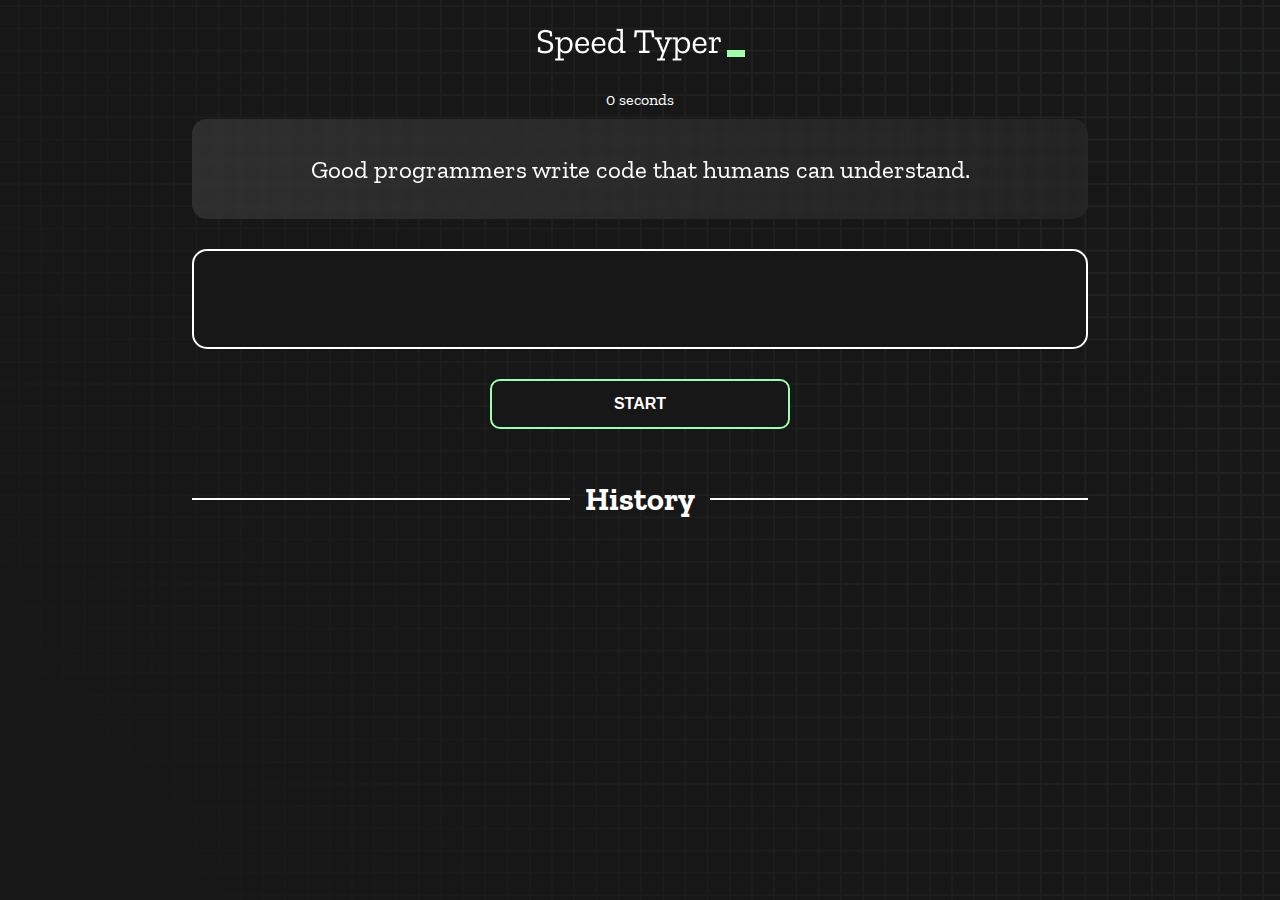
==== index.html @ b55ff5ab "Initial commit" ====
<!DOCTYPE html>
<html lang="en">
  <head>
    <meta charset="UTF-8" />
    <meta http-equiv="X-UA-Compatible" content="IE=edge" />
    <meta name="viewport" content="width=device-width, initial-scale=1.0" />
    <title>Speed Monster</title>
    <link rel="stylesheet" href="styles.css" />
    <link rel="preconnect" href="https://fonts.googleapis.com" />
    <link rel="preconnect" href="https://fonts.gstatic.com" crossorigin />
    <link
      href="https://fonts.googleapis.com/css2?family=Zilla+Slab:wght@300;400;500&display=swap"
      rel="stylesheet"
    />
  </head>
  <body>
    <h1 class="title"><img src="./logo.png" /></h1>
    <div id="show-time">0 seconds</div>

    <div class="box-container">
      <div id="question"></div>

      <div id="display" class="inactive"></div>

      <div class="buttons">
        <button id="starts">START</button>
      </div>

      <div class="divider-container">
        <div class="line"></div>
        <h1 class="title2">History</h1>
        <div class="line"></div>
      </div>
      <div id="histories"></div>
    </div>

    <div id="countdown"></div>
    <div id="modal-background" class="hidden"></div>
    <div id="result" class="hidden"></div>

    <script src="./history.js"></script>
    <script src="./script.js"></script>
  </body>
</html>
---- styles.css ----
* {
  padding: 0;
  margin: 0;
  box-sizing: border-box;
}

body {
  background-image: url("./bg.png");
  background-size: cover;
  background-position: left top;
  font-family: "Zilla Slab", serif;
}

.box-container {
  width: 70%;
  margin: 0 auto;
}

#question {
  height: 100px;
  display: flex;
  align-items: center;
  justify-content: center;
  color: white;
  font-size: 25px;
  border-radius: 15px;
  background: rgb(255, 255, 255);
  background: linear-gradient(
    92.49deg,
    rgba(255, 255, 255, 0.1) 0.18%,
    rgba(255, 255, 255, 0.05) 99.85%
  );
  backdrop-filter: blur(5px);
  margin-bottom: 30px;
}

#display {
  height: 100px;
  display: flex;
  flex-wrap: wrap;
  align-items: center;
  padding-left: 5rem;
  color: white;
  font-size: 32px;
  background-color: #171717;
  border: 2px solid #9dffad;
  border-radius: 15px;
}

#countdown {
  position: fixed;
  height: 100vh;
  width: 100vw;
  background-color: rgba(0, 0, 0, 0.8);
  top: 0;
  left: 0;
  display: flex;
  align-items: center;
  justify-content: center;
  font-size: 3rem;
  color: white;
  display: none;
}
#result {
  position: fixed;
  top: 10%; 
  left: 10%;
  transform: translate(-50%, -50%);
  height: 250px;
  width: 400px;
  background-color: #171717;
  border-radius: 15px;
  border: 2px solid #9dffad;
  color: white;
  text-align: center;
  padding: 2rem;
}
#show-time{
  text-align: center;
  color: white;
  margin: 10px 0;
}

.green {
  color: #9dffad;
}
.red {
  color: #eb6565;
}
.bold {
  font-weight: 700;
}
.inactive {
  border: 2px solid white !important;
}
.hidden {
  display: none;
}
.title {
  text-align: center;
  color: white;
  margin: 20px 0;
}

.divider-container {
  height: 80px;
  display: flex;
  justify-content: center;
  align-items: center;
  gap: 15px;
  margin: 0 auto;
}

.line {
  height: 2px;
  background: white;
  width: 100%;
}

.title2 {
  color: white;
  display: block;
}

.buttons {
  display: flex;
  justify-content: center;
  margin: 30px 0;
}
button {
  padding: 10px 20px;
  border: none;
  font-size: 16px;
  font-weight: bold;
  width: 300px;
  height: 50px;
  color: white;
  background-color: #171717;
  border-radius: 10px;
  border: 2px solid #9dffad;
  cursor: pointer;
}

#histories {
  display: flex;
  flex-wrap: wrap;
  justify-content: space-around;
}

.card {
  width: 100%;
  height: 100%;
  padding: 50px;
  display: flex;
  justify-content: space-between;
  align-items: center;
  padding: 20px 30px;
  color: white;
  border-radius: 15px;
  background: rgb(255, 255, 255);
  background: linear-gradient(
    92.49deg,
    rgba(255, 255, 255, 0.1) 0.18%,
    rgba(255, 255, 255, 0.05) 99.85%
  );
  backdrop-filter: blur(5px);
  margin-bottom: 30px;
}

#modal-background {
  background: rgb(255, 255, 255);
  background: linear-gradient(
    92.49deg,
    rgba(255, 255, 255, 0.1) 0.18%,
    rgba(255, 255, 255, 0.05) 99.85%
  );
  backdrop-filter: blur(5px);
  height: 100vh;
  width: 100%;
  position: fixed;
  top: 0;
}

@media only screen and (max-width: 700px) {
  .box-container {
    padding: 0 20px;
    width: 100%;
  }
  .card {
    flex-direction: column;
  }
}
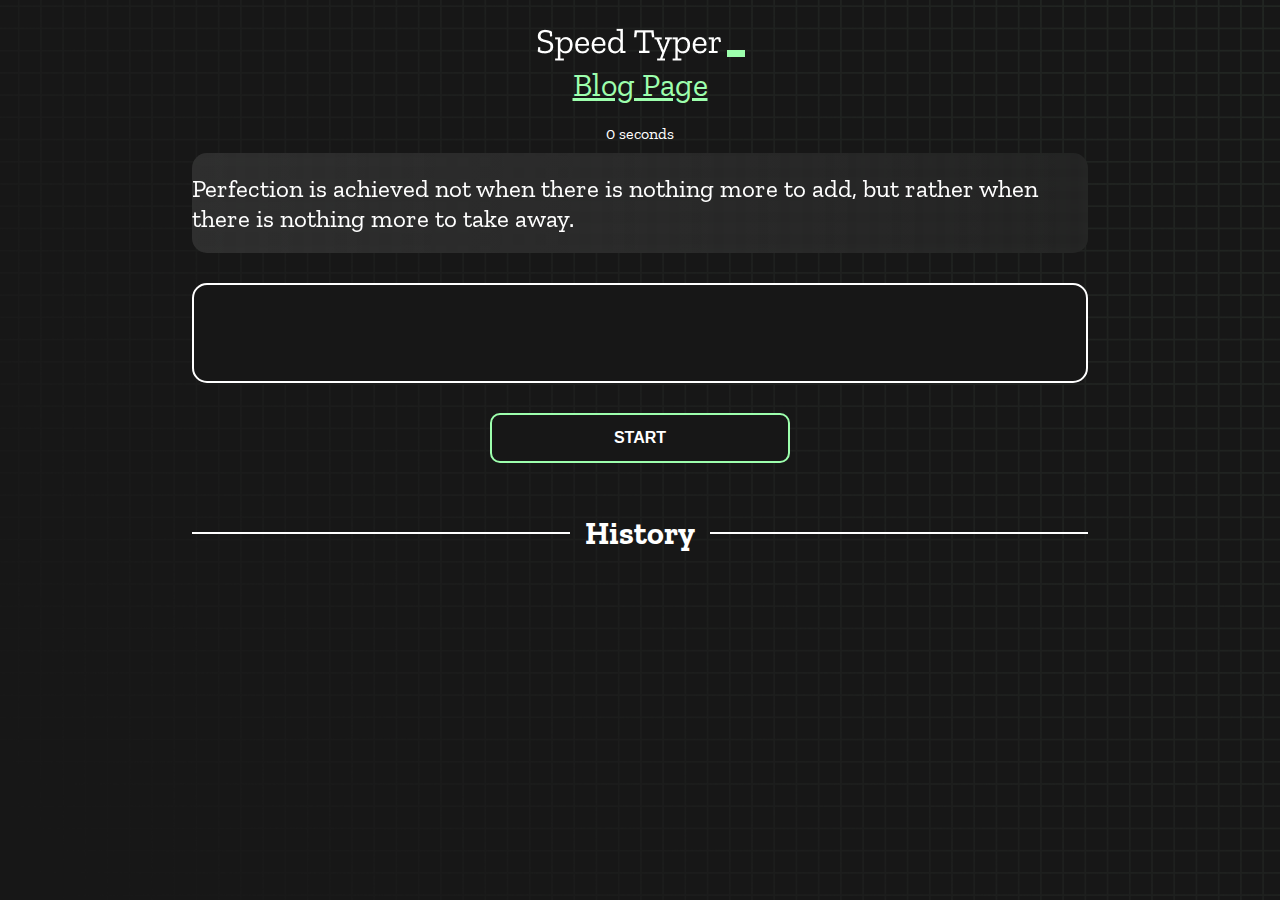
==== commit cb317b37: "blog page added" ====
--- a/index.html
+++ b/index.html
@@ -14,7 +14,12 @@
     />
   </head>
   <body>
-    <h1 class="title"><img src="./logo.png" /></h1>
+    <div class="title"><img src="./logo.png" />
+      
+      <div>
+        <a class="blog-link" href="./blog/blog.html">Blog Page</a>
+      </div>
+    </div>
     <div id="show-time">0 seconds</div>
 
     <div class="box-container">
--- a/styles.css
+++ b/styles.css
@@ -63,8 +63,8 @@
 }
 #result {
   position: fixed;
-  top: 10%; 
-  left: 10%;
+  top: 50%; 
+  left: 50%;
   transform: translate(-50%, -50%);
   height: 250px;
   width: 400px;
@@ -80,7 +80,10 @@
   color: white;
   margin: 10px 0;
 }
-
+.blog-link {
+  color: #9dffad;
+  font-size: 2rem;
+}
 .green {
   color: #9dffad;
 }
@@ -140,11 +143,19 @@
   border: 2px solid #9dffad;
   cursor: pointer;
 }
-
+div#histories > .card {
+  display: flex;
+  flex-direction: column;
+  text-align: center;
+  line-height: 25px;
+  flex-grow: 1;
+  margin: .4rem;
+
+}
 #histories {
-  display: flex;
-  flex-wrap: wrap;
-  justify-content: space-around;
+ display: grid;
+ grid-template-columns: repeat(3, minmax(0, 1fr));
+ gap: 1rem;
 }
 
 .card {
@@ -189,4 +200,8 @@
   .card {
     flex-direction: column;
   }
-}
+  div#histories {
+    place-items: center;
+    grid-template-columns: repeat(1, minmax(0, 1fr));
+  }
+}
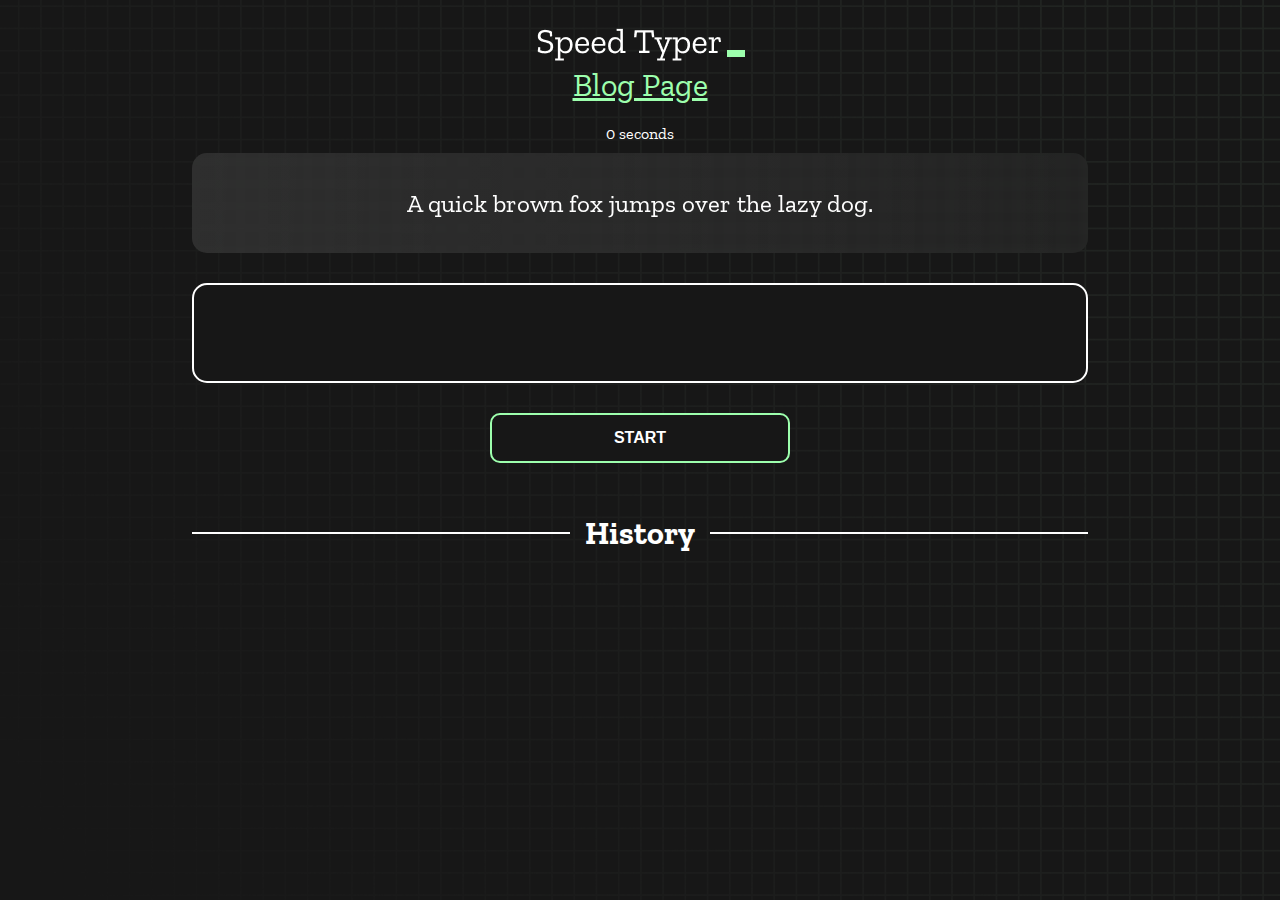
==== commit 68071f84: "unfile form blog page" ====
--- a/index.html
+++ b/index.html
@@ -17,7 +17,7 @@
     <div class="title"><img src="./logo.png" />
       
       <div>
-        <a class="blog-link" href="./blog/blog.html">Blog Page</a>
+        <a class="blog-link" href="./blog.html">Blog Page</a>
       </div>
     </div>
     <div id="show-time">0 seconds</div>
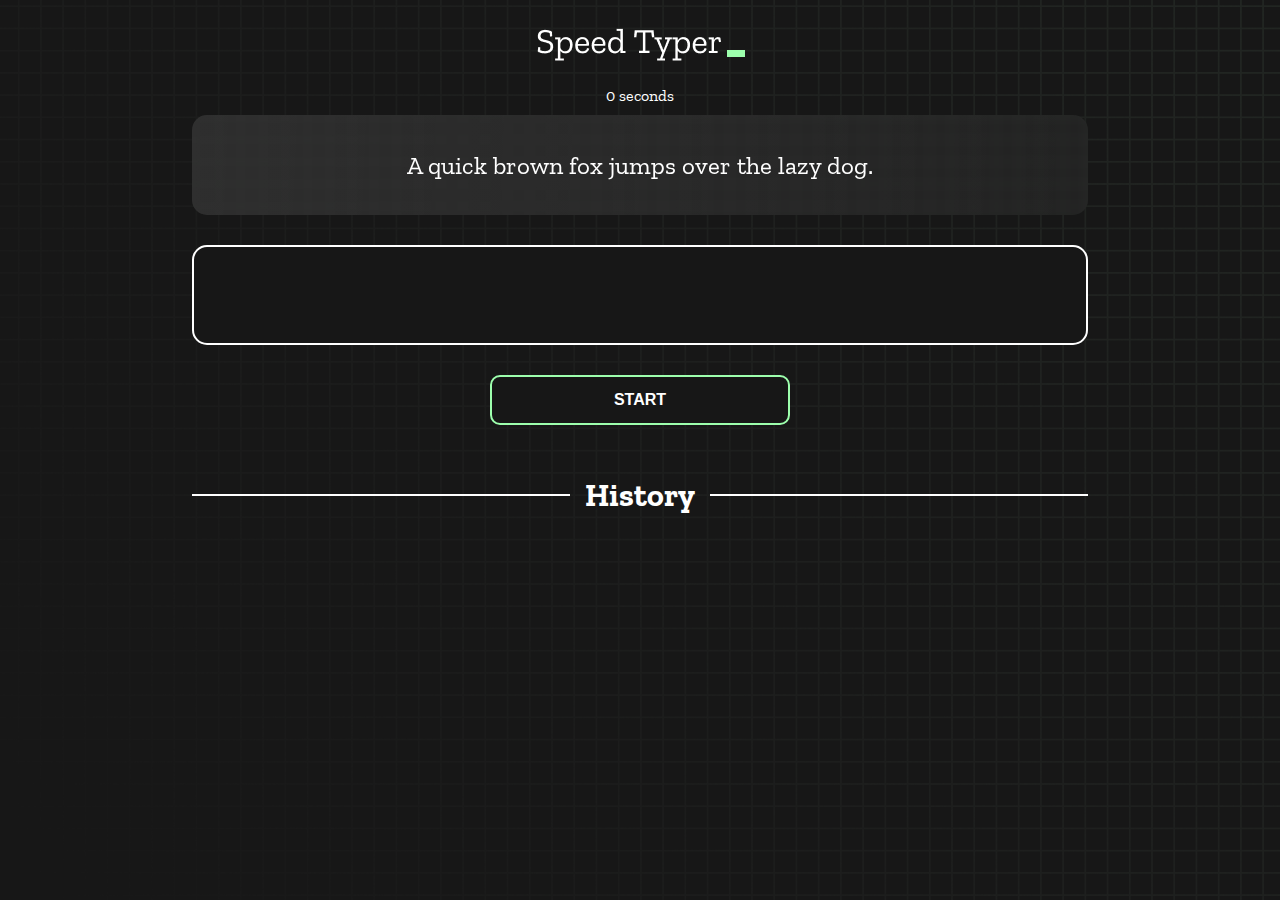
==== commit 3c5975cc: "blog text remove from home page" ====
--- a/index.html
+++ b/index.html
@@ -15,10 +15,7 @@
   </head>
   <body>
     <div class="title"><img src="./logo.png" />
-      
-      <div>
-        <a class="blog-link" href="./blog.html">Blog Page</a>
-      </div>
+     
     </div>
     <div id="show-time">0 seconds</div>
 
